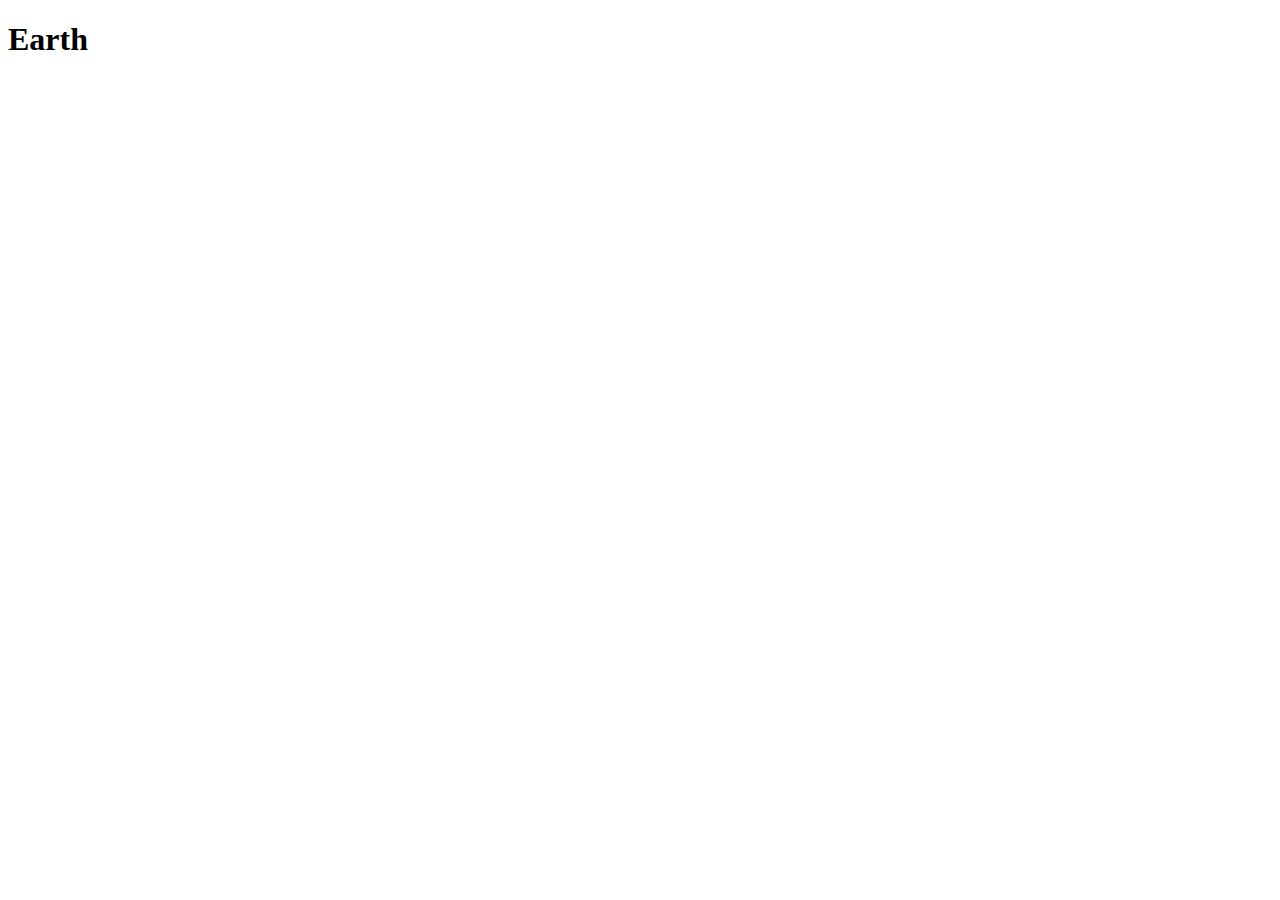
==== index.html @ 2c46b39d "initial commit, added files" ====
<!DOCTYPE html>
<html lang="en">
<head>
    <meta charset="UTF-8">
    <meta name="viewport" content="width=device-width, initial-scale=1.0">
    <title>The Earth!</title>
</head>
<body>
    <h1>Earth</h1>
    <p></p>
    <div class="images">
        
    </div>
</body>
</html>
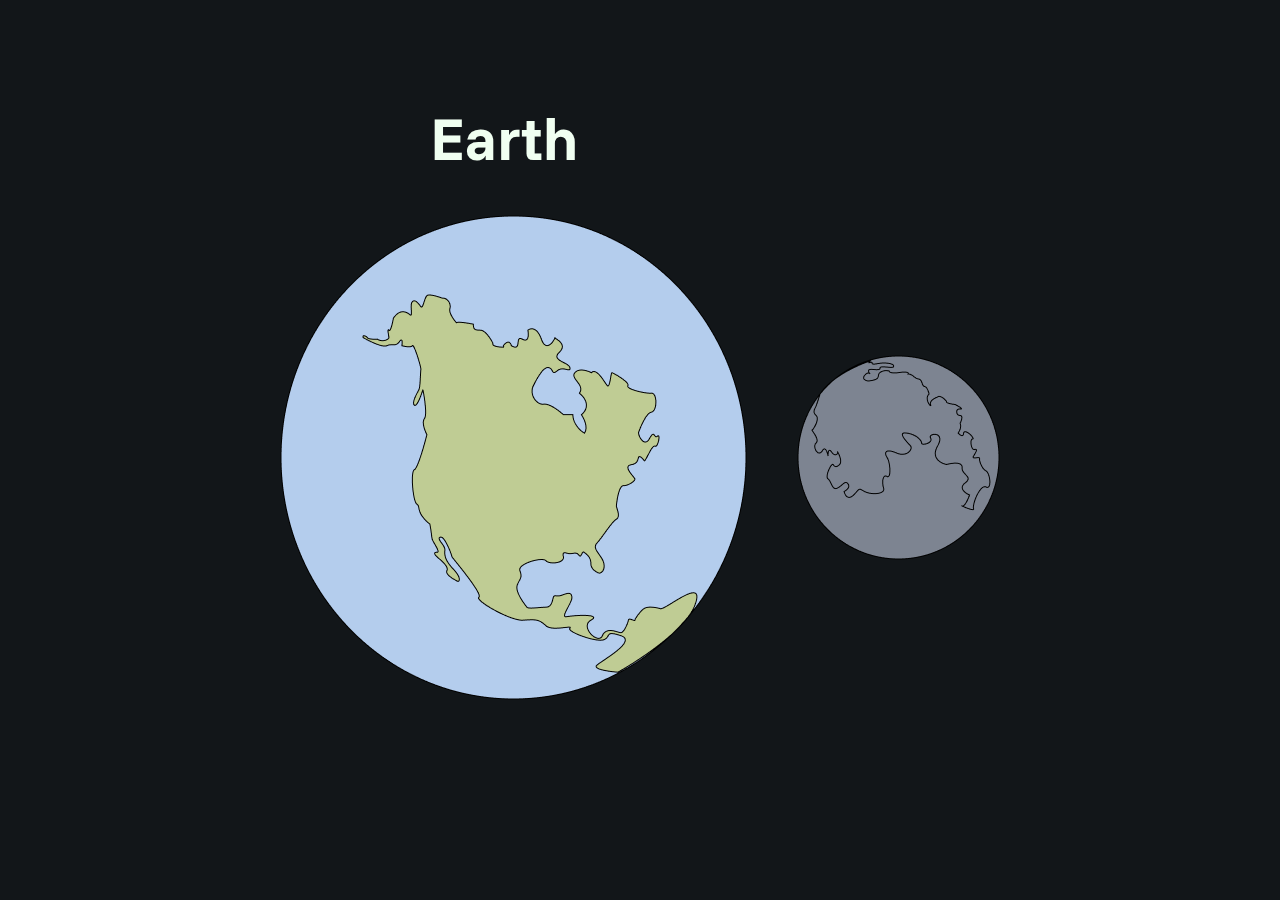
==== commit 3bfe2d2a: "initial style added" ====
--- a/index.html
+++ b/index.html
@@ -4,12 +4,17 @@
     <meta charset="UTF-8">
     <meta name="viewport" content="width=device-width, initial-scale=1.0">
     <title>The Earth!</title>
+    <link rel="stylesheet" href="style.css">
+    <link rel="preconnect" href="https://fonts.googleapis.com">
+    <link rel="preconnect" href="https://fonts.gstatic.com" crossorigin>
+    <link href="https://fonts.googleapis.com/css2?family=Funnel+Sans:ital,wght@0,300..800;1,300..800&display=swap" rel="stylesheet">
 </head>
 <body>
     <h1>Earth</h1>
     <p></p>
     <div class="images">
-        
+        <a href="index.html"><img src="images/earth_in_focus.png" alt="Image of the Earth, in focus" class="in_focus_image"></a>
+        <a href="moon.html"><img src="images/moon_not_in_focus.png" alt="Image of the moon, not in focus" class="not_in_focus_image"></a>
     </div>
 </body>
 </html>--- a/style.css
+++ b/style.css
@@ -0,0 +1,21 @@
+body {
+    background-color: #121619;
+    color: #f0fff1;
+    margin: 100px 430px;
+    font-family: "Funnel Sans", sans-serif;
+}
+
+h1 {
+    color: #f0fff1;
+    font-size: 60px; 
+}
+
+.images {
+    display: flex;
+    align-items: center;
+    justify-content: center;
+}
+
+.in_focus_image {
+    padding-right: 50px;
+}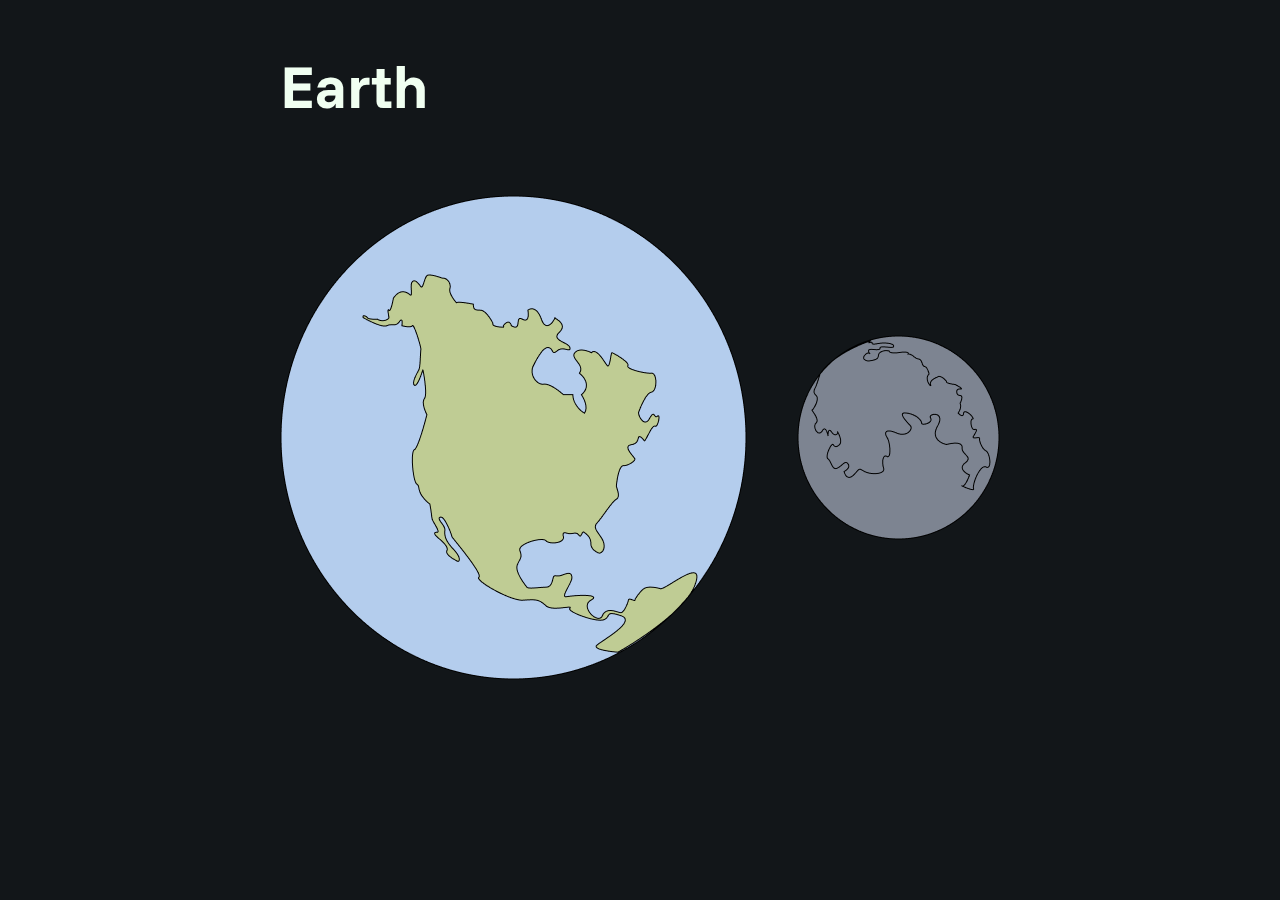
==== commit bf006f63: "fixed images and content justification" ====
--- a/index.html
+++ b/index.html
@@ -10,11 +10,14 @@
     <link href="https://fonts.googleapis.com/css2?family=Funnel+Sans:ital,wght@0,300..800;1,300..800&display=swap" rel="stylesheet">
 </head>
 <body>
-    <h1>Earth</h1>
-    <p></p>
-    <div class="images">
-        <a href="index.html"><img src="images/earth_in_focus.png" alt="Image of the Earth, in focus" class="in_focus_image"></a>
-        <a href="moon.html"><img src="images/moon_not_in_focus.png" alt="Image of the moon, not in focus" class="not_in_focus_image"></a>
+    <div class="wrapper">
+        <h1>Earth</h1>
+        <!--This is a comment. Comments are not displayed in the browser-->
+        <p></p>
+        <div class="images">
+            <a href="index.html"><img src="images/earth_in_focus.png" alt="Image of the Earth, in focus" class="in_focus_image"></a>
+            <a href="moon.html"><img src="images/moon_not_in_focus.png" alt="Image of the moon, not in focus" class="not_in_focus_image"></a>
+        </div>
     </div>
 </body>
 </html>--- a/style.css
+++ b/style.css
@@ -1,13 +1,20 @@
 body {
     background-color: #121619;
     color: #f0fff1;
-    margin: 100px 430px;
     font-family: "Funnel Sans", sans-serif;
+    display: flex;
+    justify-content: center;
 }
 
 h1 {
     color: #f0fff1;
     font-size: 60px; 
+}
+
+.wrapper {
+    display: flex;
+    flex-direction: column;
+    align-items: baseline;
 }
 
 .images {
@@ -18,4 +25,5 @@
 
 .in_focus_image {
     padding-right: 50px;
-}+}
+
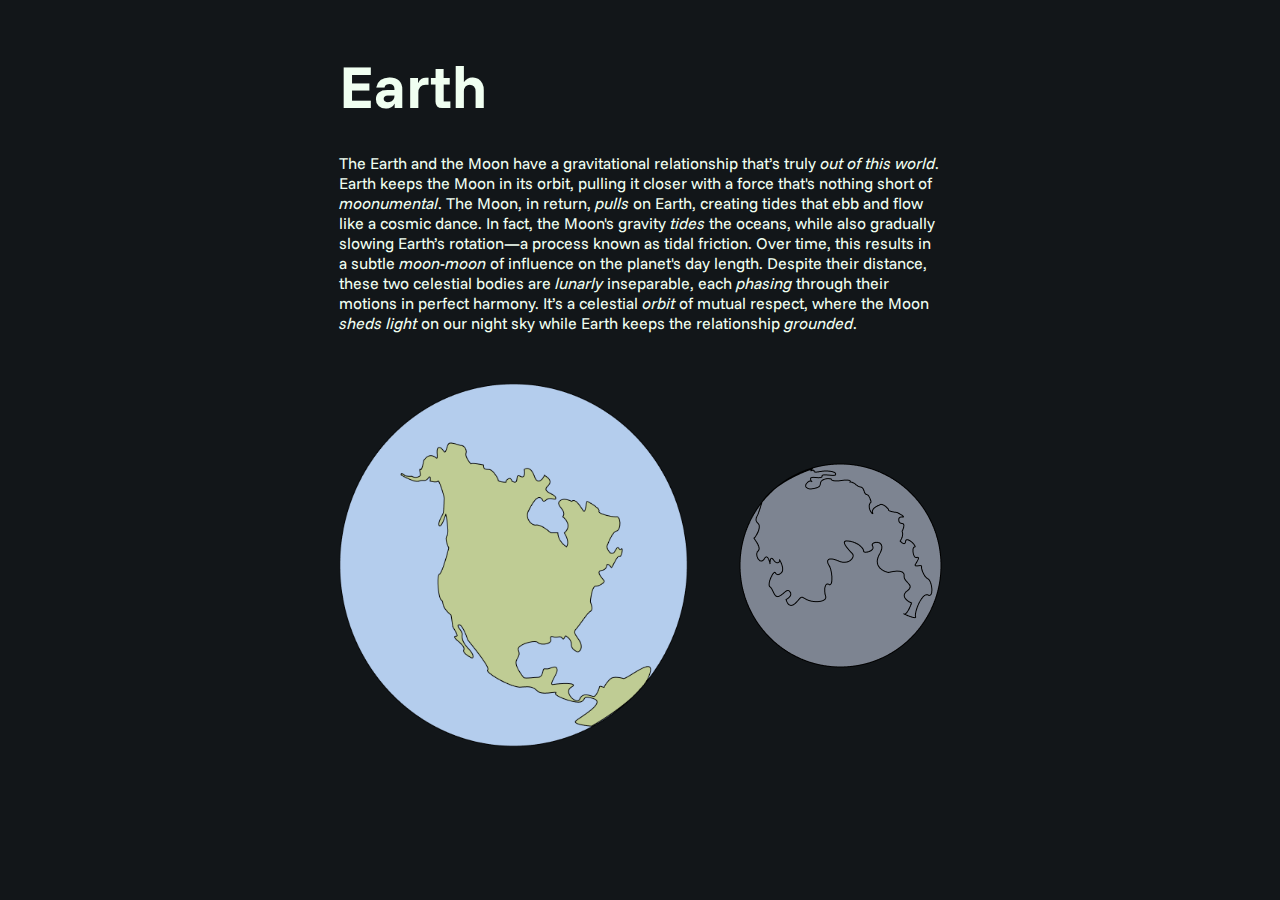
==== commit 49ed5c7c: "Wrote Earth description, cleaned up style a bit more." ====
--- a/index.html
+++ b/index.html
@@ -12,11 +12,11 @@
 <body>
     <div class="wrapper">
         <h1>Earth</h1>
-        <!--This is a comment. Comments are not displayed in the browser-->
-        <p></p>
+        <!--AI used: ChatGPT; Prompt: "Write a one paragraph description of how the Earth interacts with the Moon, including several puns"-->
+        <p>The Earth and the Moon have a gravitational relationship that’s truly <em>out of this world</em>. Earth keeps the Moon in its orbit, pulling it closer with a force that's nothing short of <em>moonumental</em>. The Moon, in return, <em>pulls</em> on Earth, creating tides that ebb and flow like a cosmic dance. In fact, the Moon's gravity <em>tides</em> the oceans, while also gradually slowing Earth’s rotation—a process known as tidal friction. Over time, this results in a subtle <em>moon-moon</em> of influence on the planet's day length. Despite their distance, these two celestial bodies are <em>lunarly</em> inseparable, each <em>phasing</em> through their motions in perfect harmony. It’s a celestial <em>orbit</em> of mutual respect, where the Moon <em>sheds light</em> on our night sky while Earth keeps the relationship <em>grounded</em>.</p>
         <div class="images">
-            <a href="index.html"><img src="images/earth_in_focus.png" alt="Image of the Earth, in focus" class="in_focus_image"></a>
-            <a href="moon.html"><img src="images/moon_not_in_focus.png" alt="Image of the moon, not in focus" class="not_in_focus_image"></a>
+            <a href="index.html"><img src="images/earth_in_focus.png" alt="Image of the Earth, in focus" id="earth_in_focus" class="image"></a>
+            <a href="moon.html"><img src="images/moon_not_in_focus.png" alt="Image of the moon, not in focus" id="moon_not_in_focus" class="image"></a>
         </div>
     </div>
 </body>
--- a/style.css
+++ b/style.css
@@ -23,7 +23,16 @@
     justify-content: center;
 }
 
-.in_focus_image {
+.image {
+    max-width: 350px;
+}
+
+#earth_in_focus, #earth_not_in_focus {
     padding-right: 50px;
 }
 
+p {
+    margin-top: -10px;
+    max-width: 600px;
+    margin-bottom: 50px;
+}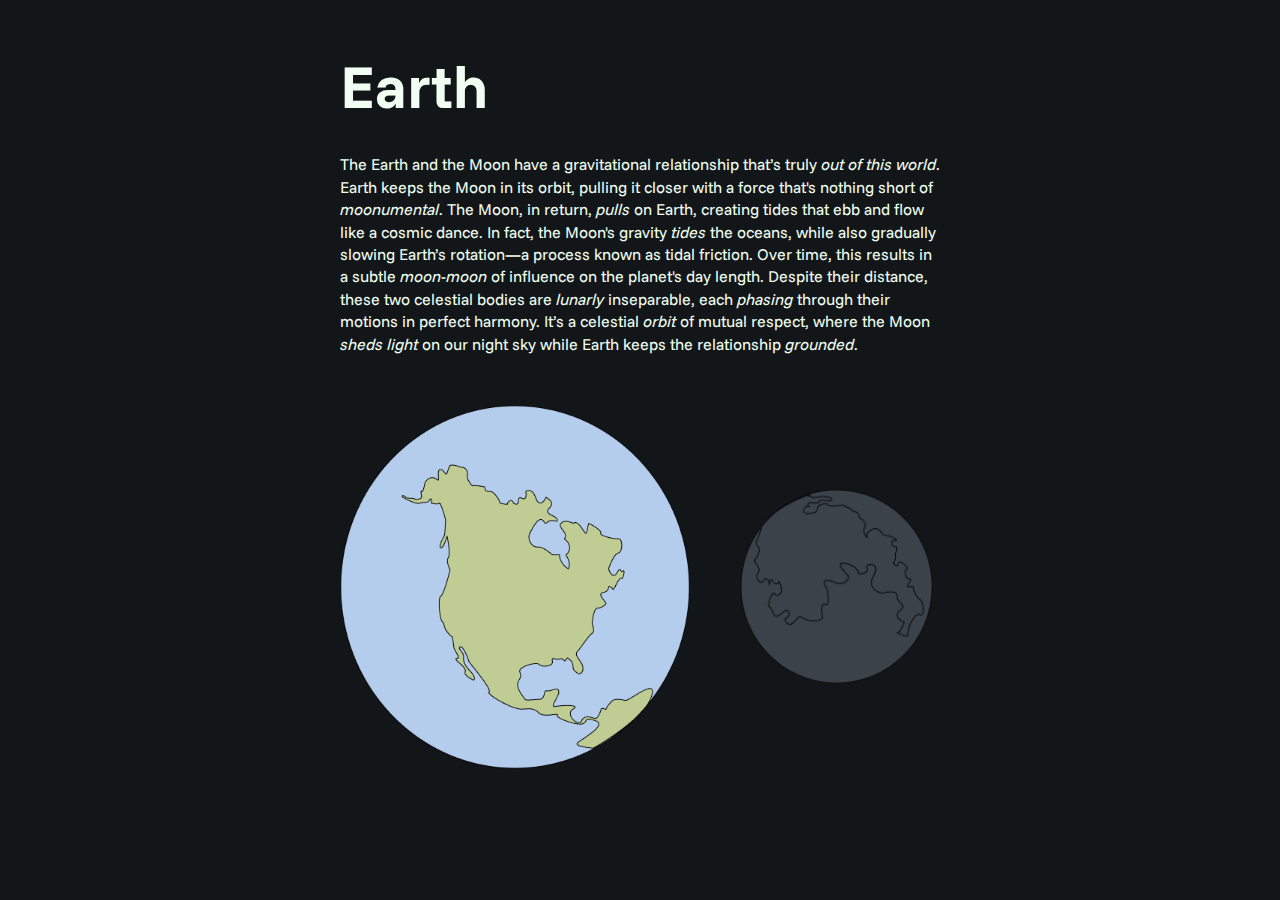
==== commit ae95ae2f: "added some hover functionality" ====
--- a/index.html
+++ b/index.html
@@ -15,8 +15,8 @@
         <!--AI used: ChatGPT; Prompt: "Write a one paragraph description of how the Earth interacts with the Moon, including several puns"-->
         <p>The Earth and the Moon have a gravitational relationship that’s truly <em>out of this world</em>. Earth keeps the Moon in its orbit, pulling it closer with a force that's nothing short of <em>moonumental</em>. The Moon, in return, <em>pulls</em> on Earth, creating tides that ebb and flow like a cosmic dance. In fact, the Moon's gravity <em>tides</em> the oceans, while also gradually slowing Earth’s rotation—a process known as tidal friction. Over time, this results in a subtle <em>moon-moon</em> of influence on the planet's day length. Despite their distance, these two celestial bodies are <em>lunarly</em> inseparable, each <em>phasing</em> through their motions in perfect harmony. It’s a celestial <em>orbit</em> of mutual respect, where the Moon <em>sheds light</em> on our night sky while Earth keeps the relationship <em>grounded</em>.</p>
         <div class="images">
-            <a href="index.html"><img src="images/earth_in_focus.png" alt="Image of the Earth, in focus" id="earth_in_focus" class="image"></a>
-            <a href="moon.html"><img src="images/moon_not_in_focus.png" alt="Image of the moon, not in focus" id="moon_not_in_focus" class="image"></a>
+            <a href="index.html"><img src="images/earth_in_focus.png" alt="Image of the Earth, in focus" id="earth_in_focus" class="earth_image"></a>
+            <a href="moon.html"><img src="images/moon_not_in_focus.png" alt="Image of the moon, not in focus" id="moon_not_in_focus" class="moon_image"></a>
         </div>
     </div>
 </body>
--- a/style.css
+++ b/style.css
@@ -23,16 +23,29 @@
     justify-content: center;
 }
 
-.image {
+.earth_image {
     max-width: 350px;
+}
+
+.moon_image {
+    max-width: 193px;
 }
 
 #earth_in_focus, #earth_not_in_focus {
     padding-right: 50px;
 }
 
+#earth_not_in_focus, #moon_not_in_focus {
+    opacity: 40%;
+}
+
 p {
     margin-top: -10px;
     max-width: 600px;
     margin-bottom: 50px;
+    line-height: 1.4em;
+}
+
+a:hover img {
+    max-width: 360px;
 }